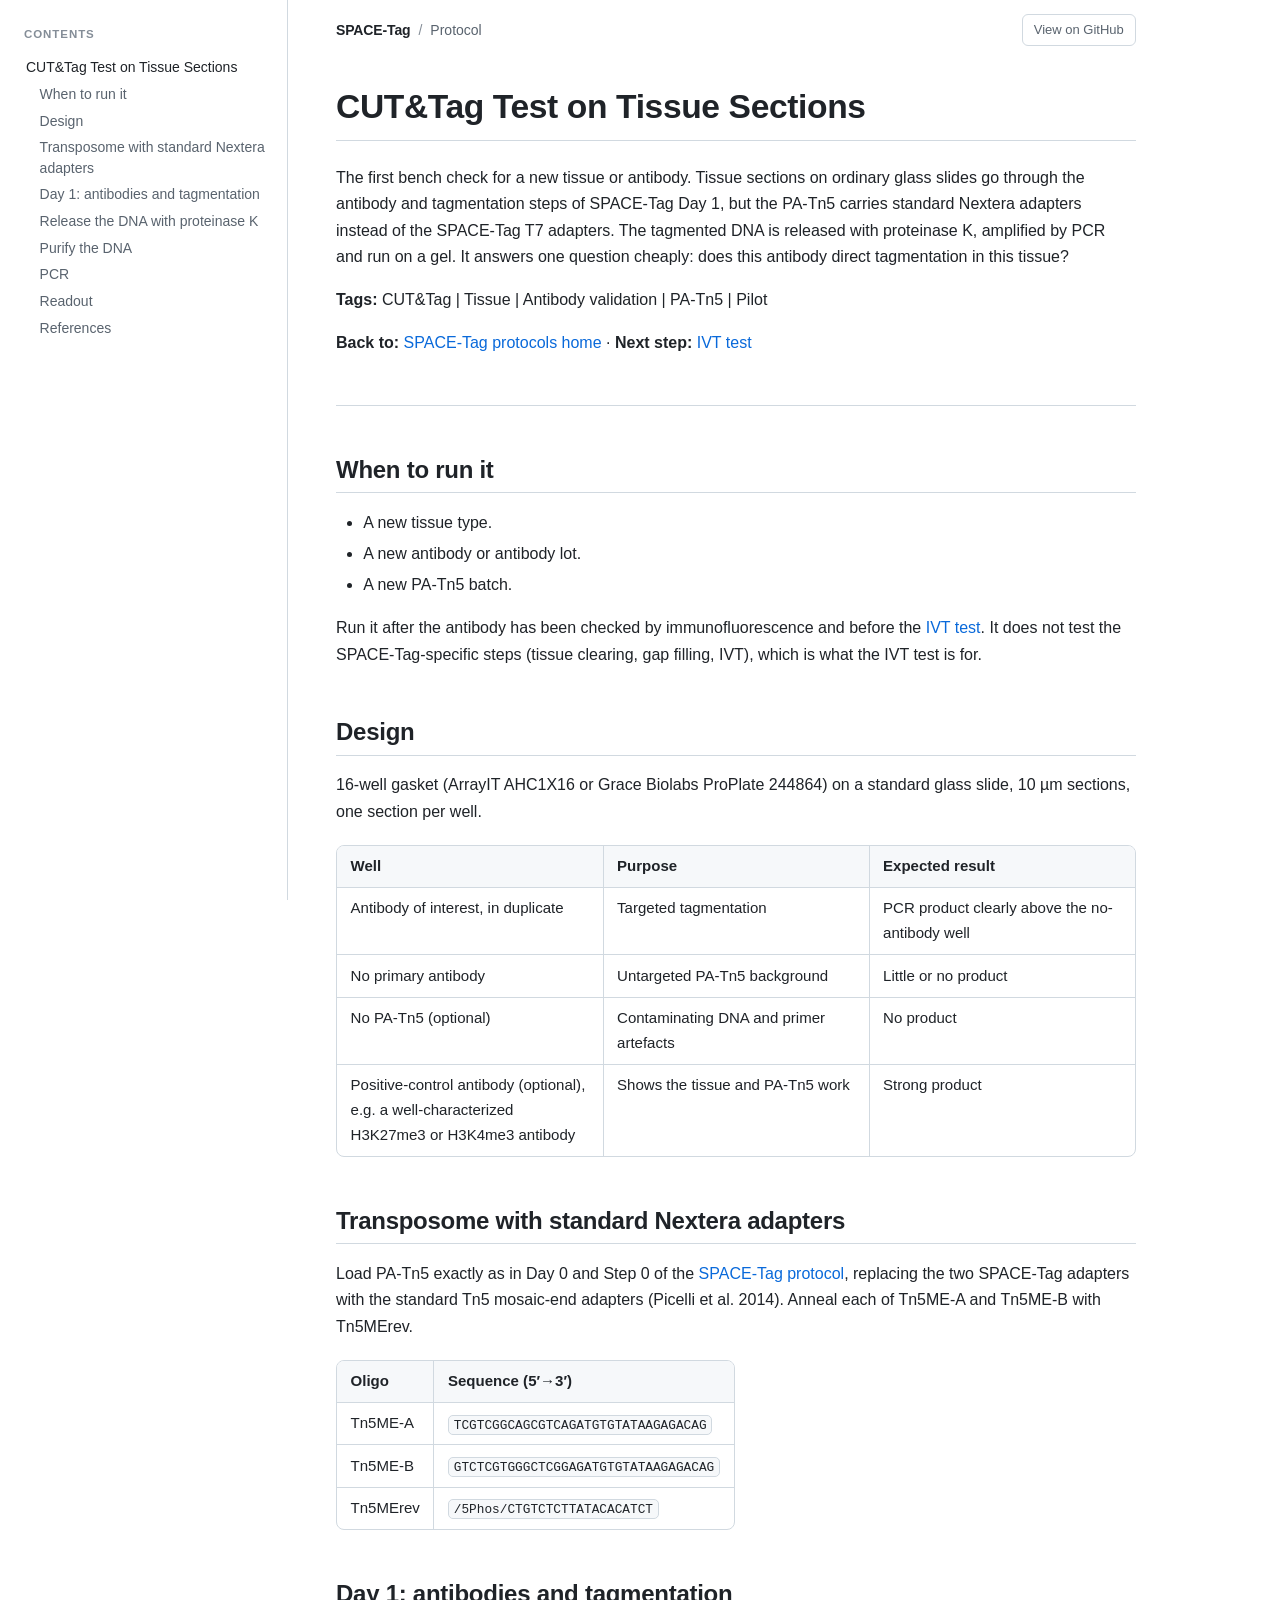
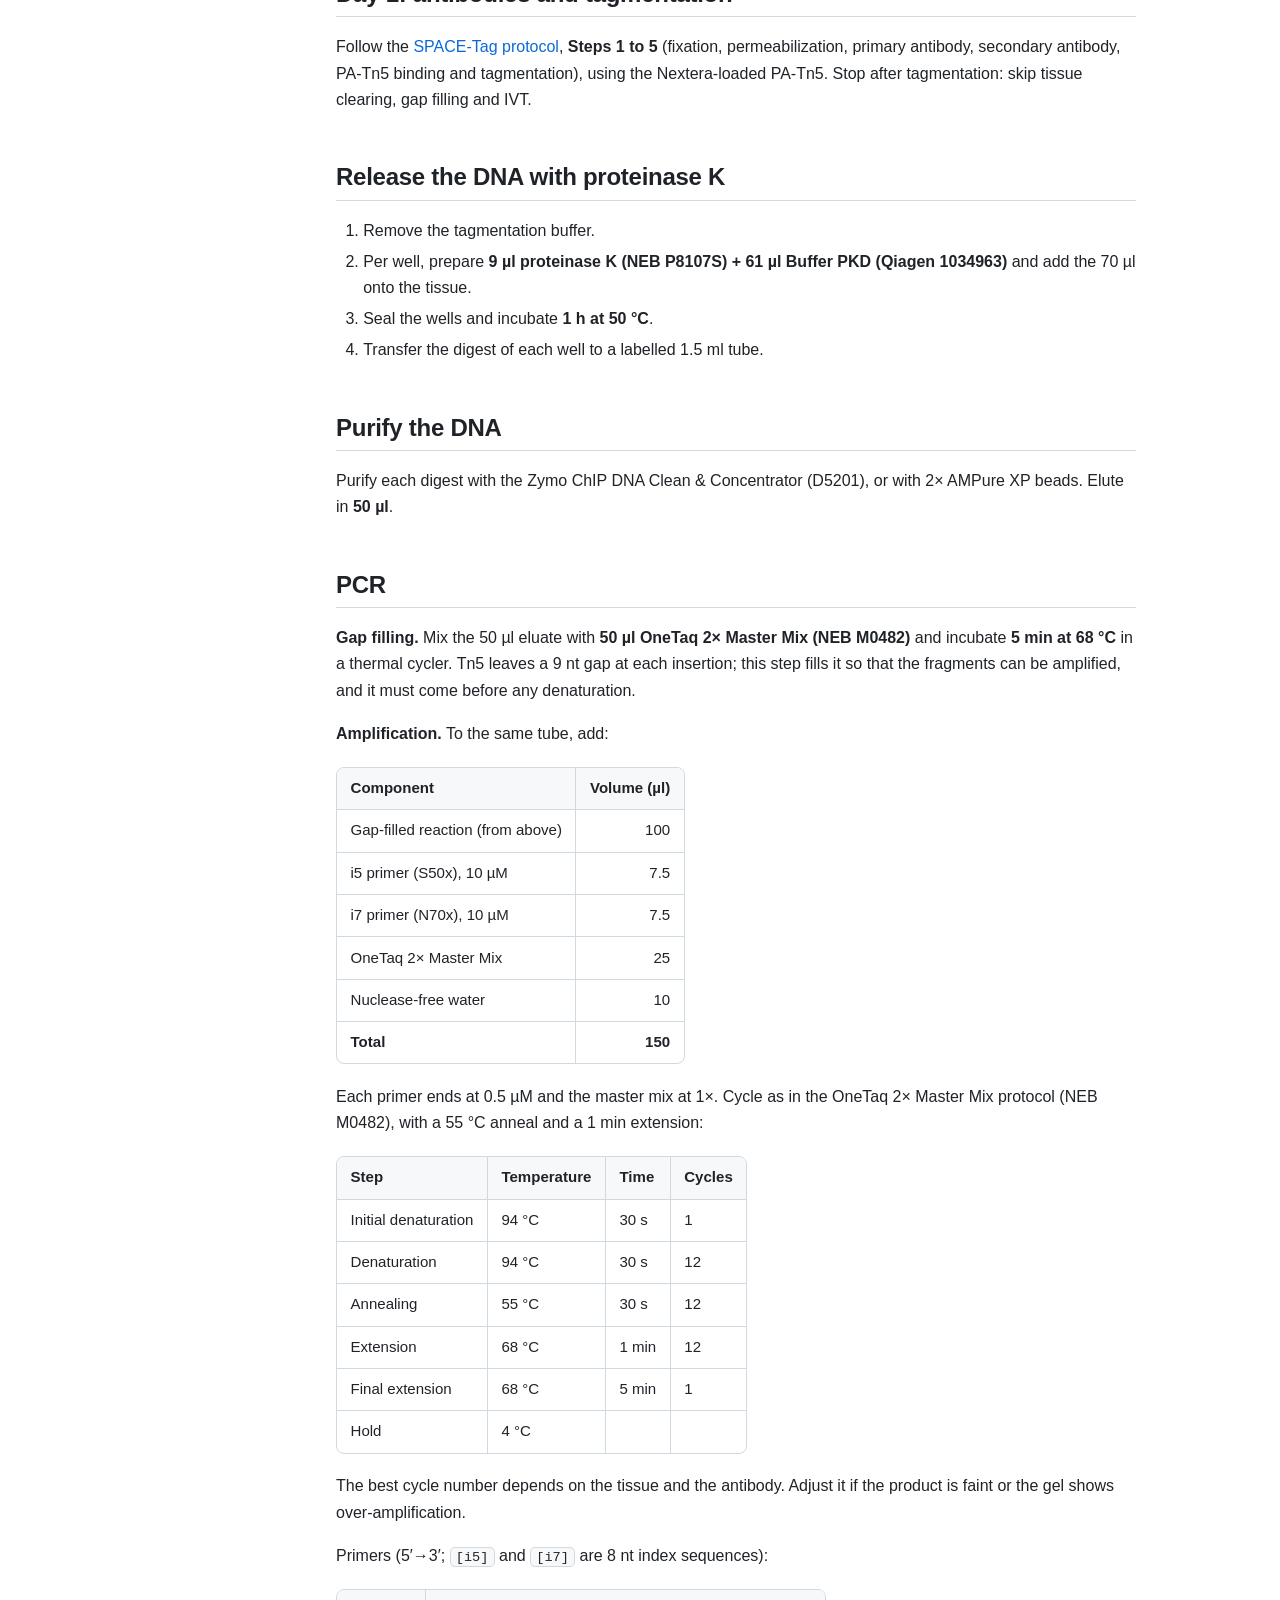
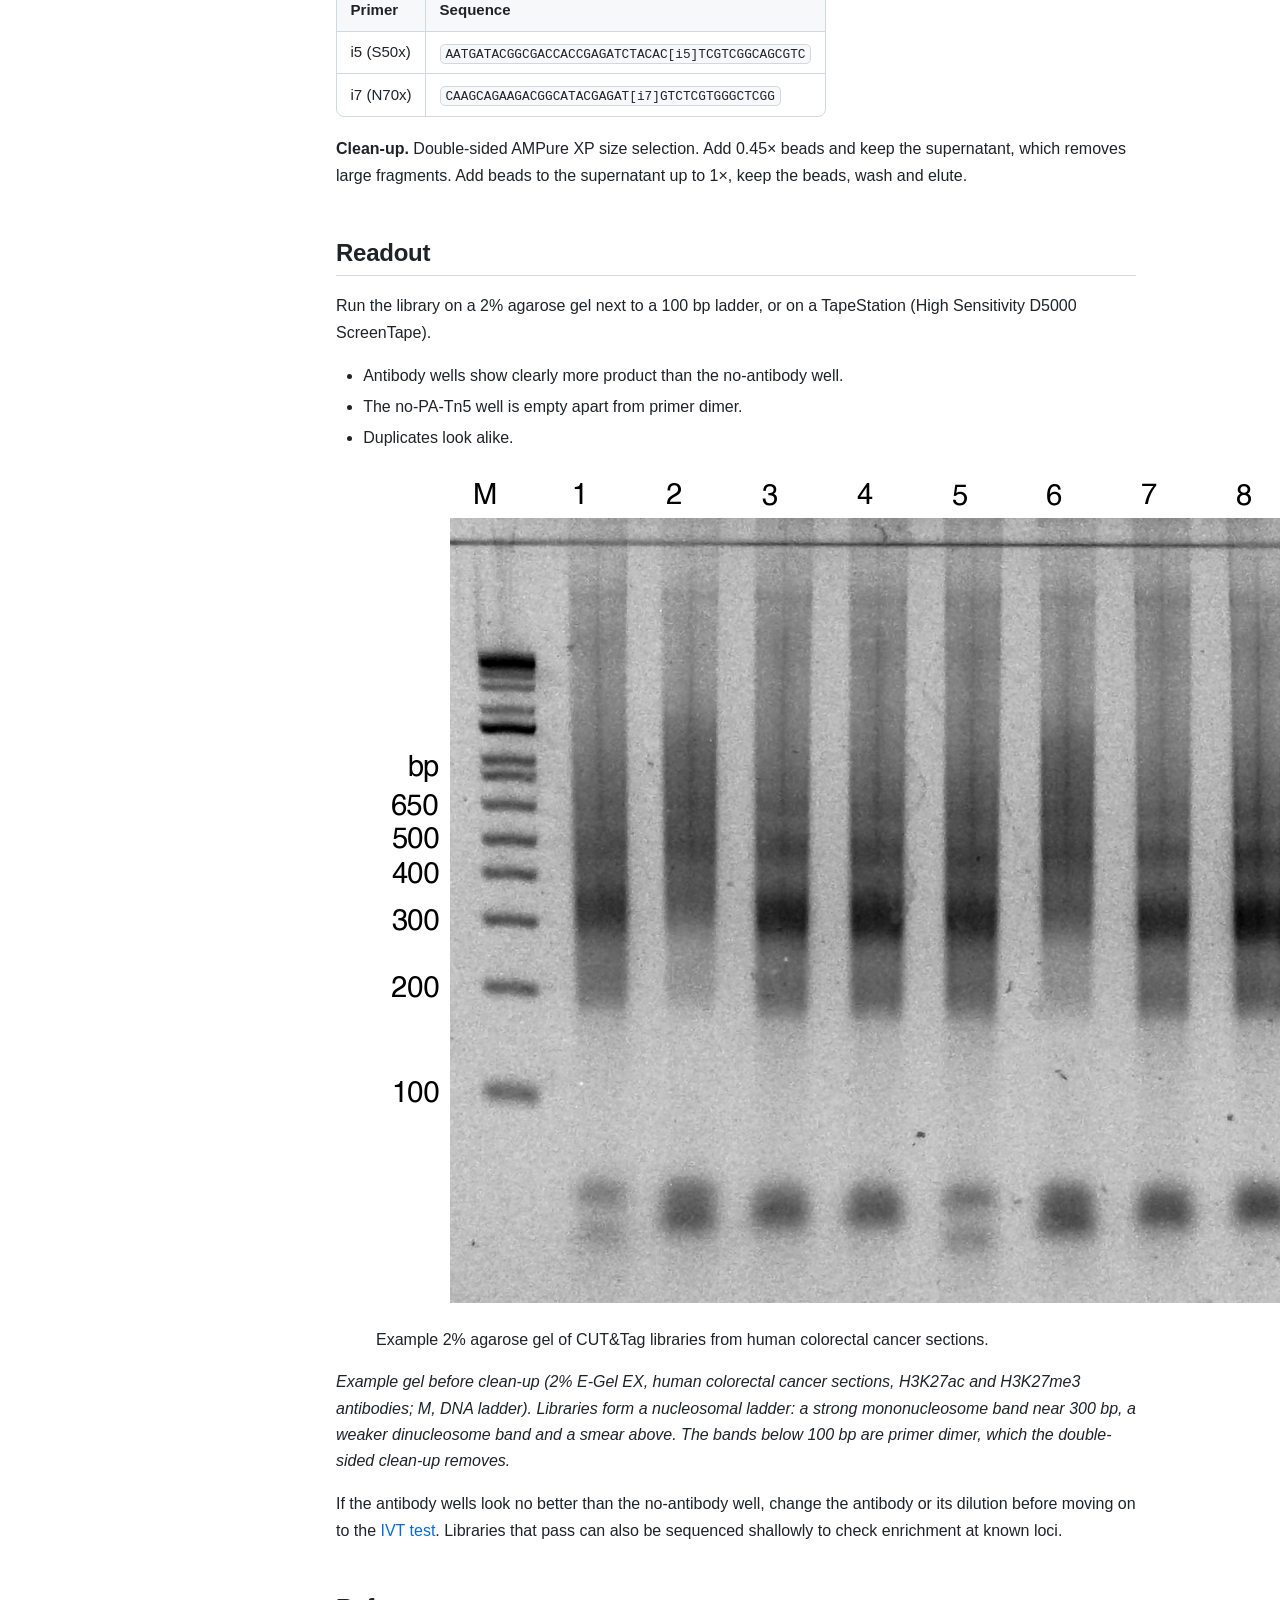
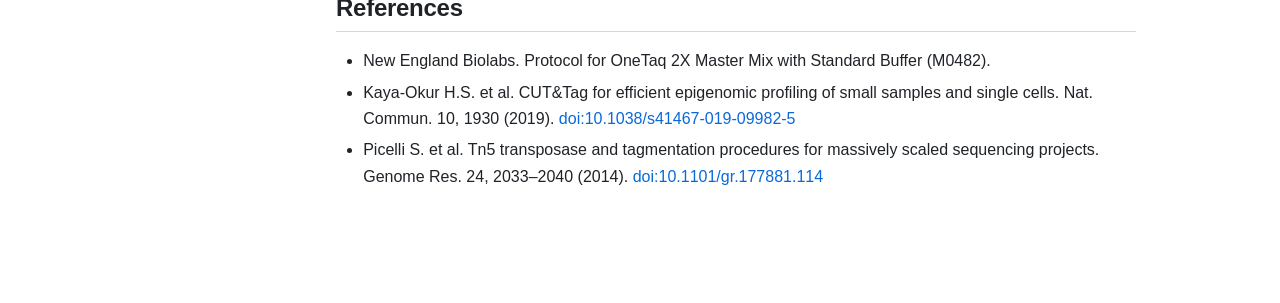
==== cuttag-test.html @ 7c175448 "Add protocols home, CUT&Tag test and IVT test pages; public-facing cleanup Co-Authored-By: Claude Op" ====
<!DOCTYPE html>
<html xmlns="http://www.w3.org/1999/xhtml" lang xml:lang>
<head>
  <meta charset="utf-8" />
  <meta name="generator" content="pandoc" />
  <meta name="viewport" content="width=device-width, initial-scale=1.0, user-scalable=yes" />
  <title>CUT&amp;Tag Test on Tissue Sections</title>
  <style>
code{white-space: pre-wrap;}
span.smallcaps{font-variant: small-caps;}
div.columns{display: flex; gap: min(4vw, 1.5em);}
div.column{flex: auto; overflow-x: auto;}
div.hanging-indent{margin-left: 1.5em; text-indent: -1.5em;}
ul.task-list{list-style: none;}
ul.task-list li input[type="checkbox"] {
width: 0.8em;
margin: 0 0.8em 0.2em -1.6em;
vertical-align: middle;
}
.display.math{display: block; text-align: center; margin: 0.5rem auto;}
</style>
  <style type="text/css">
:root {
--fg: #1f2328;
--muted: #59636e;
--faint: #848d97;
--accent: #0969da;
--border: #d1d9e0;
--bg-soft: #f6f8fa;
--bg: #ffffff;
--sidebar-w: 18rem;
--content-w: 50rem;
}
@media (prefers-color-scheme: dark) {
:root {
--fg: #e6edf3;
--muted: #9198a1;
--faint: #6e7681;
--accent: #4493f8;
--border: #30363d;
--bg-soft: #161b22;
--bg: #0d1117;
}
}
* { box-sizing: border-box; }
html { -webkit-text-size-adjust: 100%; scroll-behavior: smooth; }
body {
font-family: -apple-system, BlinkMacSystemFont, "Segoe UI", "Noto Sans",
Helvetica, Arial, sans-serif;
font-size: 16px;
line-height: 1.65;
color: var(--fg);
background: var(--bg);
margin: 0;
padding: 0 1.5rem 6rem;
word-wrap: break-word;
}

.topbar {
display: flex;
align-items: center;
gap: .5rem;
font-size: .875rem;
padding: .9rem 0 1.6rem;
color: var(--muted);
}
.topbar-mark { font-weight: 600; color: var(--fg); letter-spacing: -.01em; }
.topbar-sep { color: var(--faint); }
.topbar-label { color: var(--muted); }
.topbar-link {
margin-left: auto;
color: var(--muted);
border: 1px solid var(--border);
border-radius: 6px;
padding: .25rem .7rem;
font-size: .8125rem;
text-decoration: none;
white-space: nowrap;
}
.topbar-link:hover { color: var(--accent); border-color: var(--accent); text-decoration: none; }


body > *:not(nav#TOC) {
max-width: var(--content-w);
margin-right: auto;
}

h1, h2, h3, h4, h5, h6 {
margin: 2em 0 .7em;
font-weight: 600;
line-height: 1.3;
letter-spacing: -.011em;
scroll-margin-top: 1.5rem;
}
h1 { font-size: 2.1em; margin-top: .4em; padding-bottom: .35em; border-bottom: 1px solid var(--border); }
h2 { font-size: 1.5em; padding-bottom: .3em; border-bottom: 1px solid var(--border); }
h3 { font-size: 1.2em; }
h4 { font-size: 1em; color: var(--muted); text-transform: uppercase; letter-spacing: .05em; font-size: .82em; }

a { color: var(--accent); text-decoration: none; }
a:hover { text-decoration: underline; }
p { margin: 0 0 1.05em; }
ul, ol { margin: 0 0 1.05em; padding-left: 1.7em; }
li + li { margin-top: .3em; }
li > ul, li > ol { margin-top: .3em; margin-bottom: .3em; }
strong { font-weight: 600; }

code {
font-family: ui-monospace, SFMono-Regular, "SF Mono", Menlo, Consolas,
"Liberation Mono", monospace;
font-size: 85%;
background: var(--bg-soft);
border: 1px solid var(--border);
border-radius: 5px;
padding: .12em .38em;
}
pre {
background: var(--bg-soft);
border: 1px solid var(--border);
border-radius: 8px;
padding: 1em 1.1em;
overflow-x: auto;
line-height: 1.5;
font-size: .9em;
}
pre code { background: none; border: 0; padding: 0; font-size: 100%; }

blockquote {
margin: 1.3em 0;
padding: .85em 1.1em;
background: var(--bg-soft);
border: 1px solid var(--border);
border-left: 3px solid var(--accent);
border-radius: 0 8px 8px 0;
color: var(--fg);
}
blockquote > :first-child { margin-top: 0; }
blockquote > :last-child { margin-bottom: 0; }

table {
border-collapse: collapse;
display: block;
width: fit-content;
max-width: 100%;
overflow-x: auto;
margin: 1.3em 0;
font-size: .94em;
border: 1px solid var(--border);
border-radius: 8px;
}
th, td {
border-bottom: 1px solid var(--border);
border-right: 1px solid var(--border);
padding: .55em .9em;
text-align: left;
vertical-align: top;
}
th:last-child, td:last-child { border-right: 0; }
tbody tr:last-child td { border-bottom: 0; }
th { background: var(--bg-soft); font-weight: 600; white-space: nowrap; }

hr { height: 1px; border: 0; background: var(--border); margin: 3em 0; }

nav#TOC {
font-size: .875rem;
line-height: 1.45;
}
nav#TOC::before {
content: "Contents";
display: block;
font-weight: 600;
font-size: .72rem;
color: var(--faint);
text-transform: uppercase;
letter-spacing: .08em;
margin-bottom: .75rem;
}
nav#TOC ul { list-style: none; margin: 0; padding-left: .85rem; }
nav#TOC > ul { padding-left: 0; }
nav#TOC li { margin: 0; }
nav#TOC a {
display: block;
padding: .2rem 0;
color: var(--muted);
border-left: 2px solid transparent;
padding-left: .6rem;
margin-left: -.6rem;
}
nav#TOC a:hover {
color: var(--accent);
border-left-color: var(--accent);
text-decoration: none;
}
nav#TOC > ul > li > a { color: var(--fg); font-weight: 500; }

@media (min-width: 1080px) {
body { padding-left: calc(var(--sidebar-w) + 3rem); }
nav#TOC {
position: fixed;
top: 0;
left: 0;
bottom: 0;
width: var(--sidebar-w);
padding: 1.6rem 1.1rem 2rem 1.5rem;
overflow-y: auto;
overscroll-behavior: contain;
border-right: 1px solid var(--border);
background: var(--bg);
}
nav#TOC::-webkit-scrollbar { width: 8px; }
nav#TOC::-webkit-scrollbar-thumb { background: var(--border); border-radius: 4px; }
}

@media (max-width: 1079px) {
nav#TOC {
max-width: var(--content-w);
margin: 0 auto 2.5rem;
padding: 1rem 1.2rem;
background: var(--bg-soft);
border: 1px solid var(--border);
border-radius: 8px;
}
}
@media (max-width: 600px) {
body { padding-left: 1rem; padding-right: 1rem; font-size: 15px; }
h1 { font-size: 1.65em; }
h2 { font-size: 1.3em; }
.topbar-link { display: none; }
}
</style>
  <!--[if lt IE 9]>
    <script src="//cdnjs.cloudflare.com/ajax/libs/html5shiv/3.7.3/html5shiv-printshiv.min.js"></script>
  <![endif]-->
</head>
<body>
<div class="topbar">
  <span class="topbar-mark">SPACE-Tag</span>
  <span class="topbar-sep">/</span>
  <span class="topbar-label">Protocol</span>
  <a class="topbar-link" href="https://github.com/chaoyan115/SPACE-Tag-protocol">View on GitHub</a>
</div>
<nav id="TOC" role="doc-toc">
<ul>
<li><a href="#cuttag-test-on-tissue-sections" id="toc-cuttag-test-on-tissue-sections">CUT&amp;Tag Test on Tissue
Sections</a>
<ul>
<li><a href="#when-to-run-it" id="toc-when-to-run-it">When to run
it</a></li>
<li><a href="#design" id="toc-design">Design</a></li>
<li><a href="#transposome-with-standard-nextera-adapters" id="toc-transposome-with-standard-nextera-adapters">Transposome with
standard Nextera adapters</a></li>
<li><a href="#day-1-antibodies-and-tagmentation" id="toc-day-1-antibodies-and-tagmentation">Day 1: antibodies and
tagmentation</a></li>
<li><a href="#release-the-dna-with-proteinase-k" id="toc-release-the-dna-with-proteinase-k">Release the DNA with
proteinase K</a></li>
<li><a href="#purify-the-dna" id="toc-purify-the-dna">Purify the
DNA</a></li>
<li><a href="#pcr" id="toc-pcr">PCR</a></li>
<li><a href="#readout" id="toc-readout">Readout</a></li>
<li><a href="#references" id="toc-references">References</a></li>
</ul></li>
</ul>
</nav>
<h1 id="cuttag-test-on-tissue-sections">CUT&amp;Tag Test on Tissue
Sections</h1>
<p>The first bench check for a new tissue or antibody. Tissue sections
on ordinary glass slides go through the antibody and tagmentation steps
of SPACE-Tag Day 1, but the PA-Tn5 carries standard Nextera adapters
instead of the SPACE-Tag T7 adapters. The tagmented DNA is released with
proteinase K, amplified by PCR and run on a gel. It answers one question
cheaply: does this antibody direct tagmentation in this tissue?</p>
<p><strong>Tags:</strong> CUT&amp;Tag | Tissue | Antibody validation |
PA-Tn5 | Pilot</p>
<p><strong>Back to:</strong> <a href="start.html">SPACE-Tag protocols
home</a> · <strong>Next step:</strong> <a href="ivt-test.html">IVT
test</a></p>
<hr />
<h2 id="when-to-run-it">When to run it</h2>
<ul>
<li>A new tissue type.</li>
<li>A new antibody or antibody lot.</li>
<li>A new PA-Tn5 batch.</li>
</ul>
<p>Run it after the antibody has been checked by immunofluorescence and
before the <a href="ivt-test.html">IVT test</a>. It does not test the
SPACE-Tag-specific steps (tissue clearing, gap filling, IVT), which is
what the IVT test is for.</p>
<h2 id="design">Design</h2>
<p>16-well gasket (ArrayIT AHC1X16 or Grace Biolabs ProPlate 244864) on
a standard glass slide, 10 µm sections, one section per well.</p>
<table>
<colgroup>
<col style="width: 33%" />
<col style="width: 33%" />
<col style="width: 33%" />
</colgroup>
<thead>
<tr class="header">
<th>Well</th>
<th>Purpose</th>
<th>Expected result</th>
</tr>
</thead>
<tbody>
<tr class="odd">
<td>Antibody of interest, in duplicate</td>
<td>Targeted tagmentation</td>
<td>PCR product clearly above the no-antibody well</td>
</tr>
<tr class="even">
<td>No primary antibody</td>
<td>Untargeted PA-Tn5 background</td>
<td>Little or no product</td>
</tr>
<tr class="odd">
<td>No PA-Tn5 (optional)</td>
<td>Contaminating DNA and primer artefacts</td>
<td>No product</td>
</tr>
<tr class="even">
<td>Positive-control antibody (optional), e.g. a well-characterized
H3K27me3 or H3K4me3 antibody</td>
<td>Shows the tissue and PA-Tn5 work</td>
<td>Strong product</td>
</tr>
</tbody>
</table>
<h2 id="transposome-with-standard-nextera-adapters">Transposome with
standard Nextera adapters</h2>
<p>Load PA-Tn5 exactly as in Day 0 and Step 0 of the <a href="index.html">SPACE-Tag protocol</a>, replacing the two SPACE-Tag
adapters with the standard Tn5 mosaic-end adapters (Picelli et
al. 2014). Anneal each of Tn5ME-A and Tn5ME-B with Tn5MErev.</p>
<table>
<thead>
<tr class="header">
<th>Oligo</th>
<th>Sequence (5′→3′)</th>
</tr>
</thead>
<tbody>
<tr class="odd">
<td>Tn5ME-A</td>
<td><code>TCGTCGGCAGCGTCAGATGTGTATAAGAGACAG</code></td>
</tr>
<tr class="even">
<td>Tn5ME-B</td>
<td><code>GTCTCGTGGGCTCGGAGATGTGTATAAGAGACAG</code></td>
</tr>
<tr class="odd">
<td>Tn5MErev</td>
<td><code>/5Phos/CTGTCTCTTATACACATCT</code></td>
</tr>
</tbody>
</table>
<h2 id="day-1-antibodies-and-tagmentation">Day 1: antibodies and
tagmentation</h2>
<p>Follow the <a href="index.html">SPACE-Tag protocol</a>, <strong>Steps
1 to 5</strong> (fixation, permeabilization, primary antibody, secondary
antibody, PA-Tn5 binding and tagmentation), using the Nextera-loaded
PA-Tn5. Stop after tagmentation: skip tissue clearing, gap filling and
IVT.</p>
<h2 id="release-the-dna-with-proteinase-k">Release the DNA with
proteinase K</h2>
<ol type="1">
<li>Remove the tagmentation buffer.</li>
<li>Per well, prepare <strong>9 µl proteinase K (NEB P8107S) + 61 µl
Buffer PKD (Qiagen 1034963)</strong> and add the 70 µl onto the
tissue.</li>
<li>Seal the wells and incubate <strong>1 h at 50 °C</strong>.</li>
<li>Transfer the digest of each well to a labelled 1.5 ml tube.</li>
</ol>
<h2 id="purify-the-dna">Purify the DNA</h2>
<p>Purify each digest with the Zymo ChIP DNA Clean &amp; Concentrator
(D5201), or with 2× AMPure XP beads. Elute in <strong>50
µl</strong>.</p>
<h2 id="pcr">PCR</h2>
<p><strong>Gap filling.</strong> Mix the 50 µl eluate with <strong>50 µl
OneTaq 2× Master Mix (NEB M0482)</strong> and incubate <strong>5 min at
68 °C</strong> in a thermal cycler. Tn5 leaves a 9 nt gap at each
insertion; this step fills it so that the fragments can be amplified,
and it must come before any denaturation.</p>
<p><strong>Amplification.</strong> To the same tube, add:</p>
<table>
<thead>
<tr class="header">
<th>Component</th>
<th style="text-align: right;">Volume (µl)</th>
</tr>
</thead>
<tbody>
<tr class="odd">
<td>Gap-filled reaction (from above)</td>
<td style="text-align: right;">100</td>
</tr>
<tr class="even">
<td>i5 primer (S50x), 10 µM</td>
<td style="text-align: right;">7.5</td>
</tr>
<tr class="odd">
<td>i7 primer (N70x), 10 µM</td>
<td style="text-align: right;">7.5</td>
</tr>
<tr class="even">
<td>OneTaq 2× Master Mix</td>
<td style="text-align: right;">25</td>
</tr>
<tr class="odd">
<td>Nuclease-free water</td>
<td style="text-align: right;">10</td>
</tr>
<tr class="even">
<td><strong>Total</strong></td>
<td style="text-align: right;"><strong>150</strong></td>
</tr>
</tbody>
</table>
<p>Each primer ends at 0.5 µM and the master mix at 1×. Cycle as in the
OneTaq 2× Master Mix protocol (NEB M0482), with a 55 °C anneal and a 1
min extension:</p>
<table>
<thead>
<tr class="header">
<th>Step</th>
<th>Temperature</th>
<th>Time</th>
<th>Cycles</th>
</tr>
</thead>
<tbody>
<tr class="odd">
<td>Initial denaturation</td>
<td>94 °C</td>
<td>30 s</td>
<td>1</td>
</tr>
<tr class="even">
<td>Denaturation</td>
<td>94 °C</td>
<td>30 s</td>
<td>12</td>
</tr>
<tr class="odd">
<td>Annealing</td>
<td>55 °C</td>
<td>30 s</td>
<td>12</td>
</tr>
<tr class="even">
<td>Extension</td>
<td>68 °C</td>
<td>1 min</td>
<td>12</td>
</tr>
<tr class="odd">
<td>Final extension</td>
<td>68 °C</td>
<td>5 min</td>
<td>1</td>
</tr>
<tr class="even">
<td>Hold</td>
<td>4 °C</td>
<td></td>
<td></td>
</tr>
</tbody>
</table>
<p>The best cycle number depends on the tissue and the antibody. Adjust
it if the product is faint or the gel shows over-amplification.</p>
<p>Primers (5′→3′; <code>[i5]</code> and <code>[i7]</code> are 8 nt
index sequences):</p>
<table>
<thead>
<tr class="header">
<th>Primer</th>
<th>Sequence</th>
</tr>
</thead>
<tbody>
<tr class="odd">
<td>i5 (S50x)</td>
<td><code>AATGATACGGCGACCACCGAGATCTACAC[i5]TCGTCGGCAGCGTC</code></td>
</tr>
<tr class="even">
<td>i7 (N70x)</td>
<td><code>CAAGCAGAAGACGGCATACGAGAT[i7]GTCTCGTGGGCTCGG</code></td>
</tr>
</tbody>
</table>
<p><strong>Clean-up.</strong> Double-sided AMPure XP size selection. Add
0.45× beads and keep the supernatant, which removes large fragments. Add
beads to the supernatant up to 1×, keep the beads, wash and elute.</p>
<h2 id="readout">Readout</h2>
<p>Run the library on a 2% agarose gel next to a 100 bp ladder, or on a
TapeStation (High Sensitivity D5000 ScreenTape).</p>
<ul>
<li>Antibody wells show clearly more product than the no-antibody
well.</li>
<li>The no-PA-Tn5 well is empty apart from primer dimer.</li>
<li>Duplicates look alike.</li>
</ul>
<figure>
<img src="[data-uri]" alt="Example 2% agarose gel of CUT&amp;Tag libraries from human colorectal cancer sections." />
<figcaption aria-hidden="true">Example 2% agarose gel of CUT&amp;Tag
libraries from human colorectal cancer sections.</figcaption>
</figure>
<p><em>Example gel before clean-up (2% E-Gel EX, human colorectal cancer
sections, H3K27ac and H3K27me3 antibodies; M, DNA ladder). Libraries
form a nucleosomal ladder: a strong mononucleosome band near 300 bp, a
weaker dinucleosome band and a smear above. The bands below 100 bp are
primer dimer, which the double-sided clean-up removes.</em></p>
<p>If the antibody wells look no better than the no-antibody well,
change the antibody or its dilution before moving on to the <a href="ivt-test.html">IVT test</a>. Libraries that pass can also be
sequenced shallowly to check enrichment at known loci.</p>
<h2 id="references">References</h2>
<ul>
<li>New England Biolabs. Protocol for OneTaq 2X Master Mix with Standard
Buffer (M0482).</li>
<li>Kaya-Okur H.S. et al. CUT&amp;Tag for efficient epigenomic profiling
of small samples and single cells. Nat. Commun. 10, 1930 (2019). <a href="https://doi.org/10.1038/s41467-019-09982-5">doi:10.1038/s41467-019-09982-5</a></li>
<li>Picelli S. et al. Tn5 transposase and tagmentation procedures for
massively scaled sequencing projects. Genome Res. 24, 2033–2040 (2014).
<a href="https://doi.org/10.1101/gr.177881.114">doi:10.1101/gr.177881.114</a></li>
</ul>
</body>
</html>
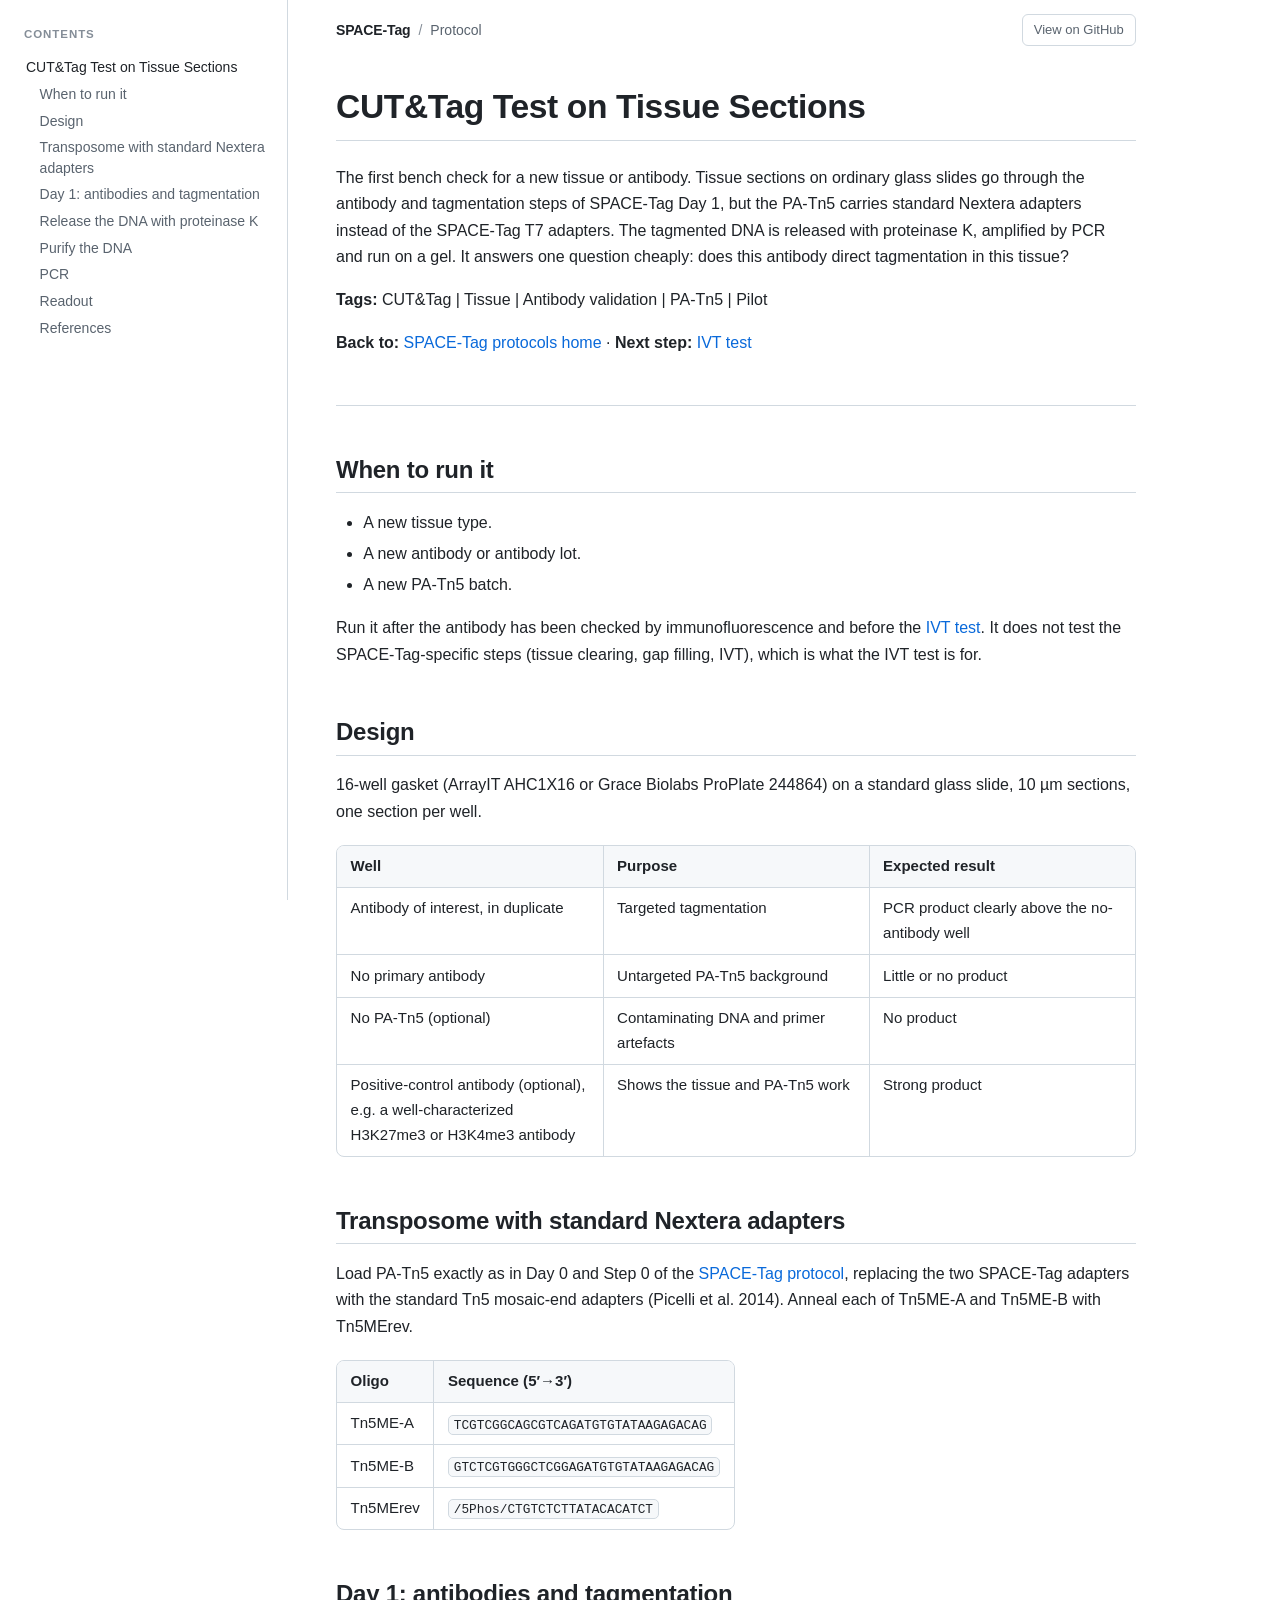
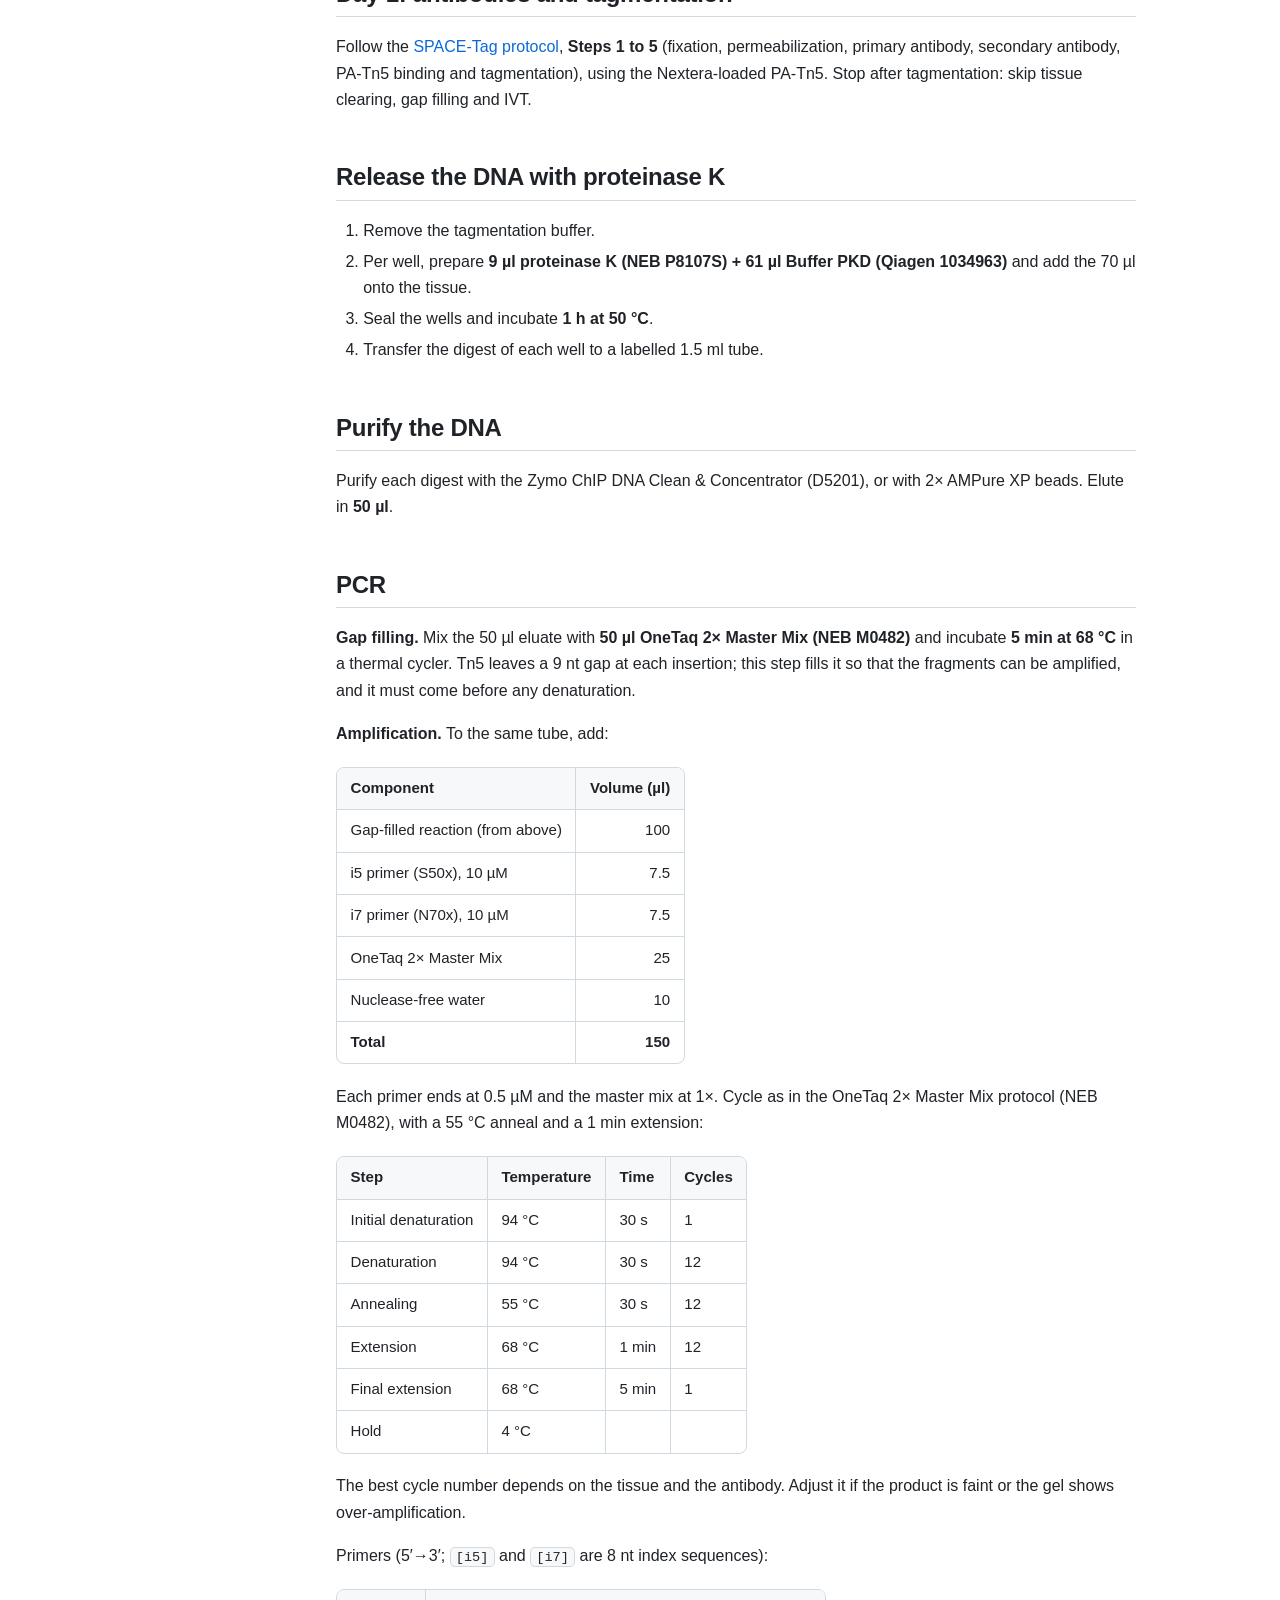
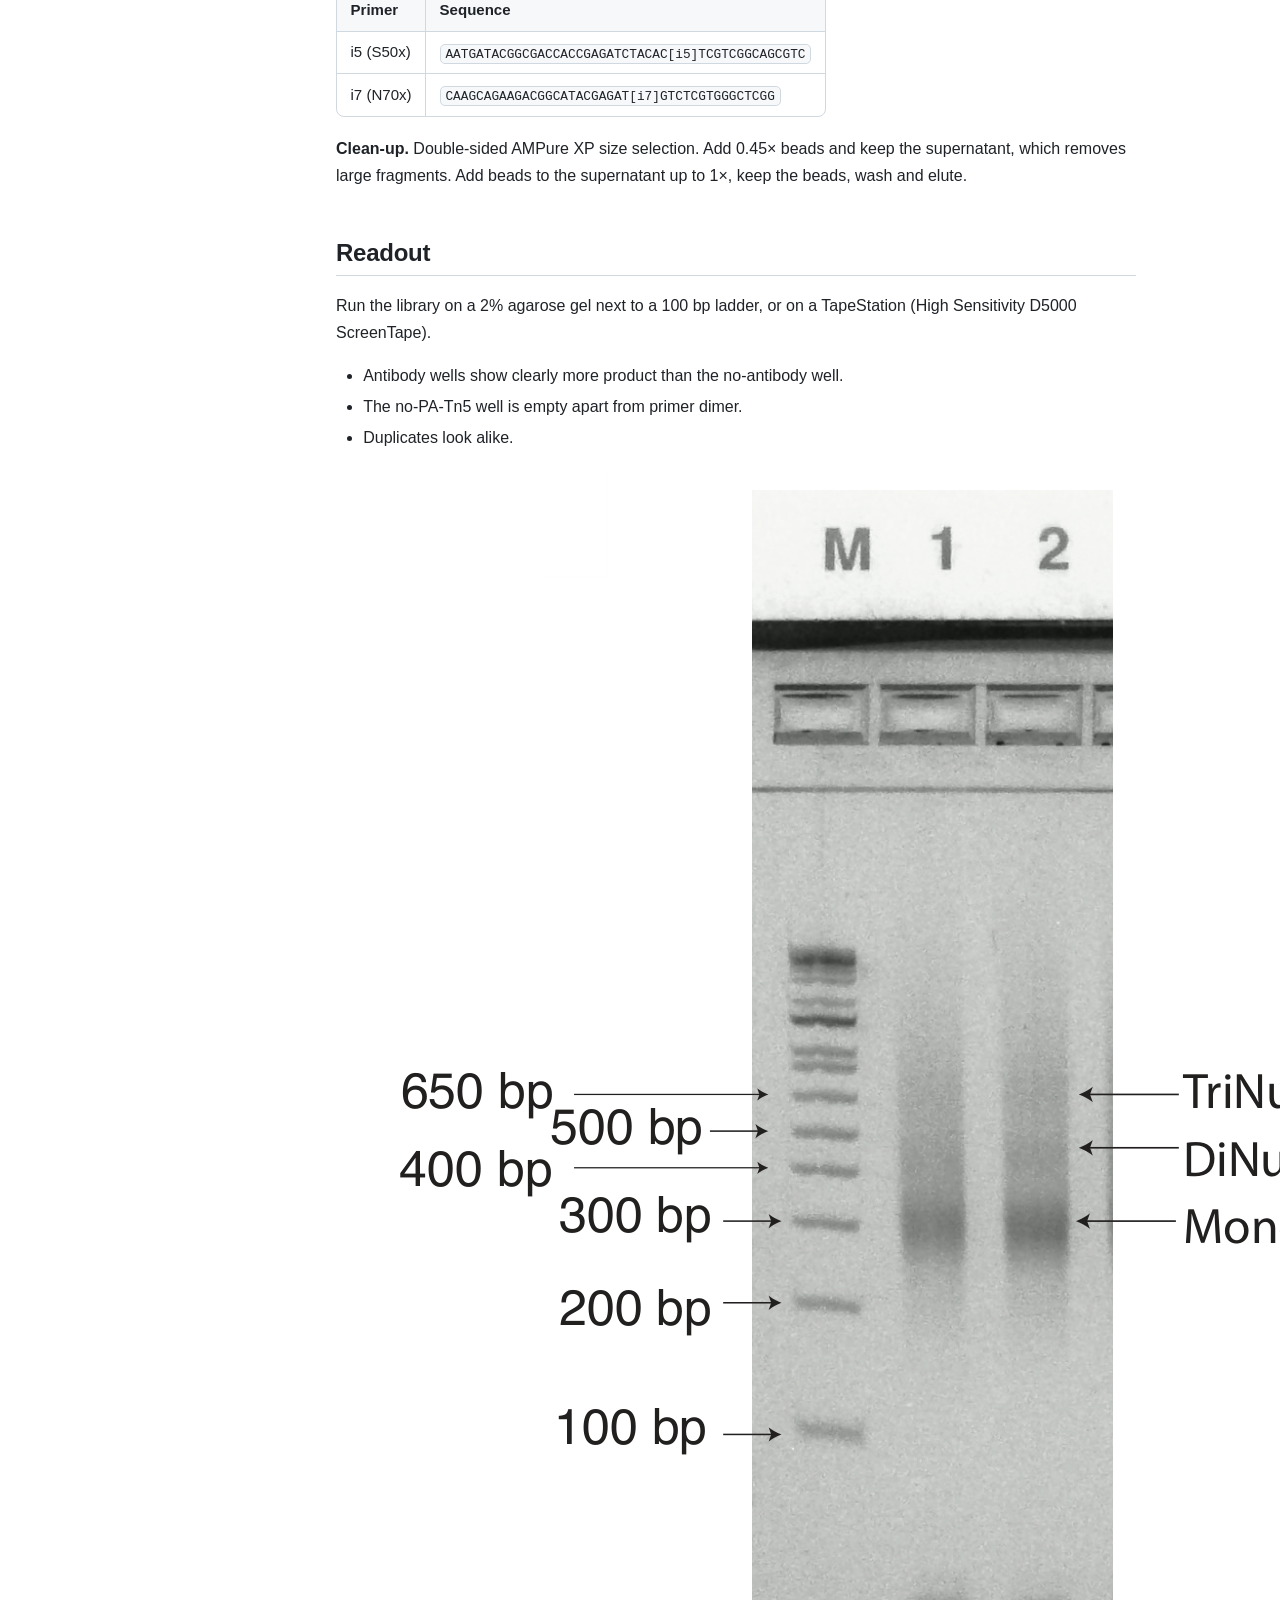
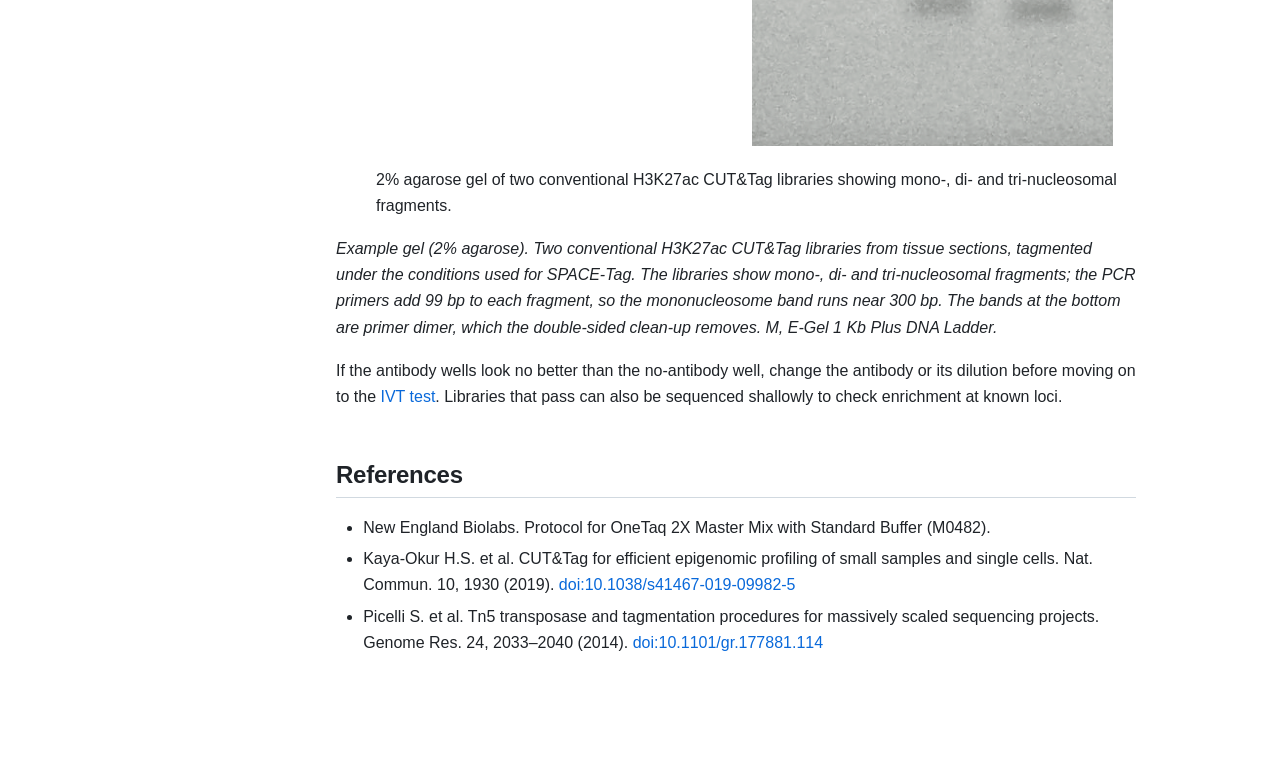
==== commit 2d1dbe07: "CUT&Tag test: use H3K27ac nucleosomal-ladder gel as the example figure Co-Authored-By: Claude Opus 5" ====
--- a/cuttag-test.html
+++ b/cuttag-test.html
@@ -500,15 +500,17 @@
 <li>Duplicates look alike.</li>
 </ul>
 <figure>
-<img src="[data-uri]